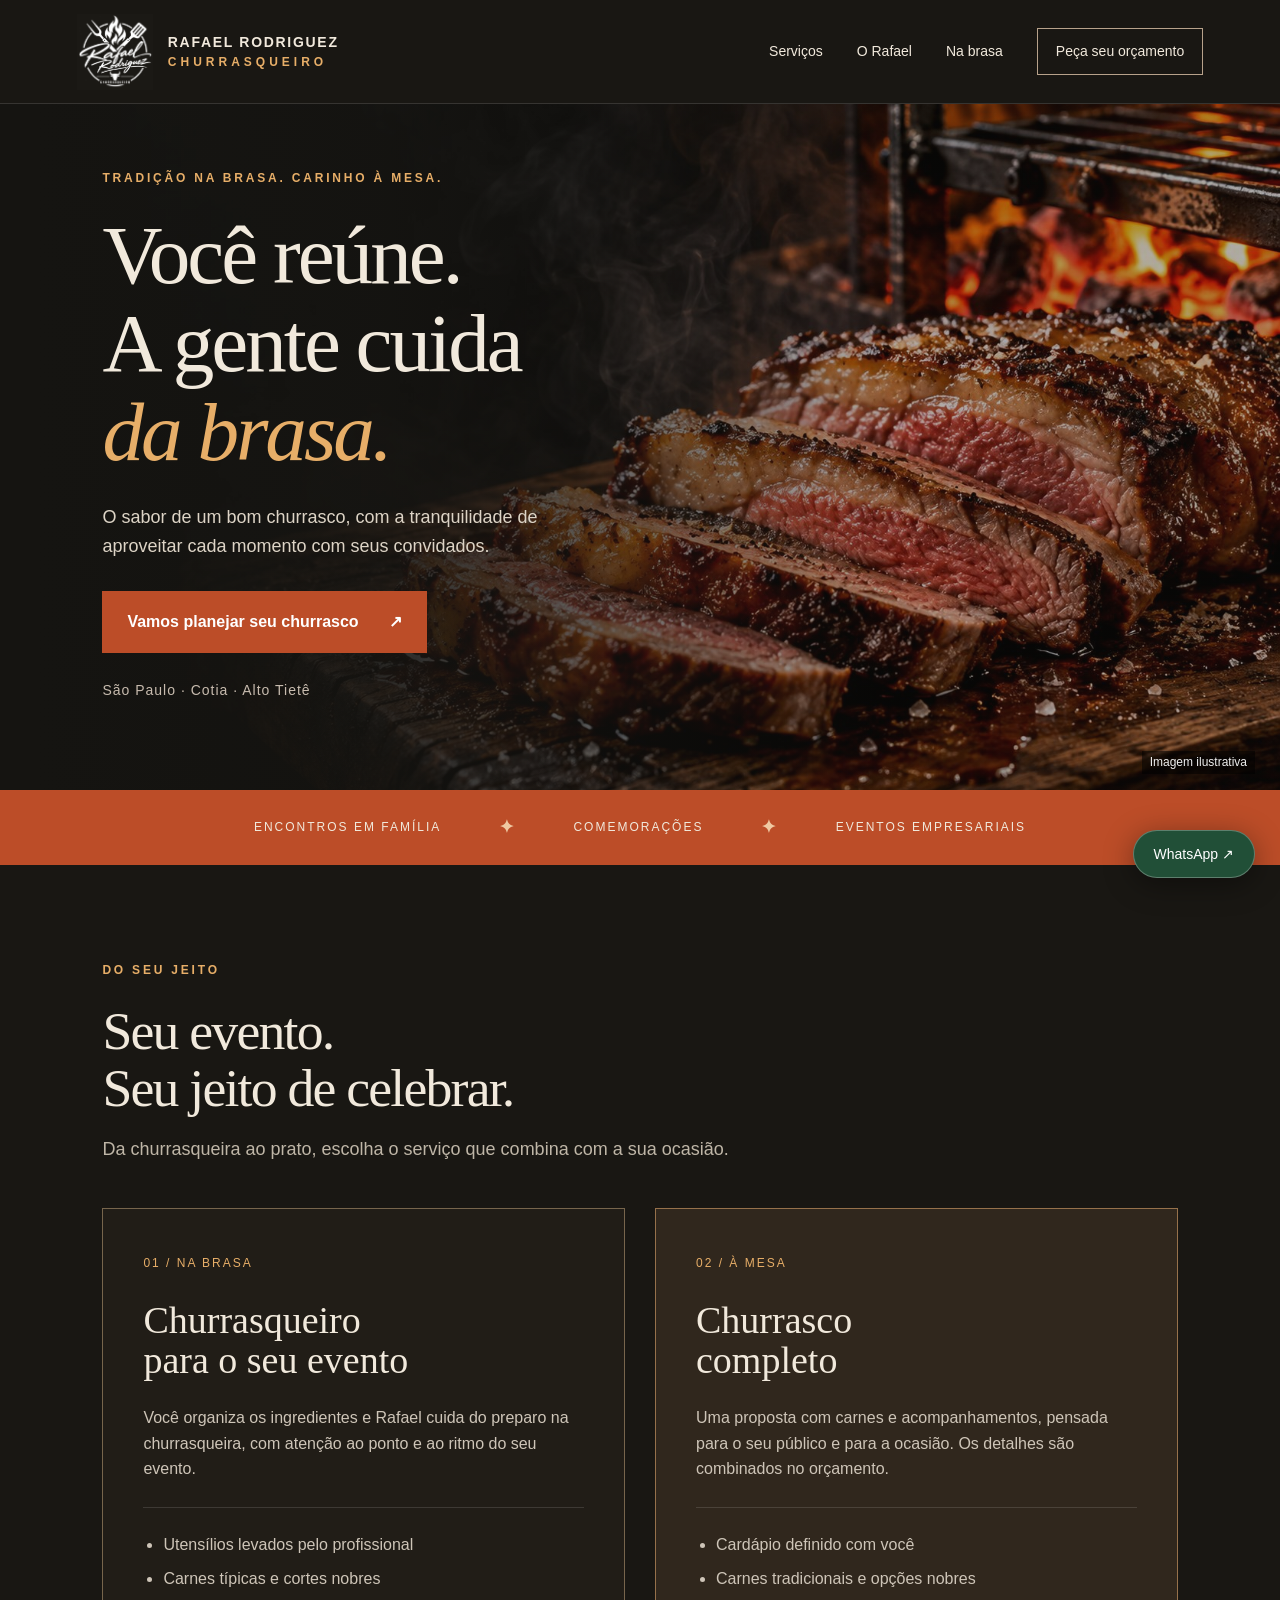
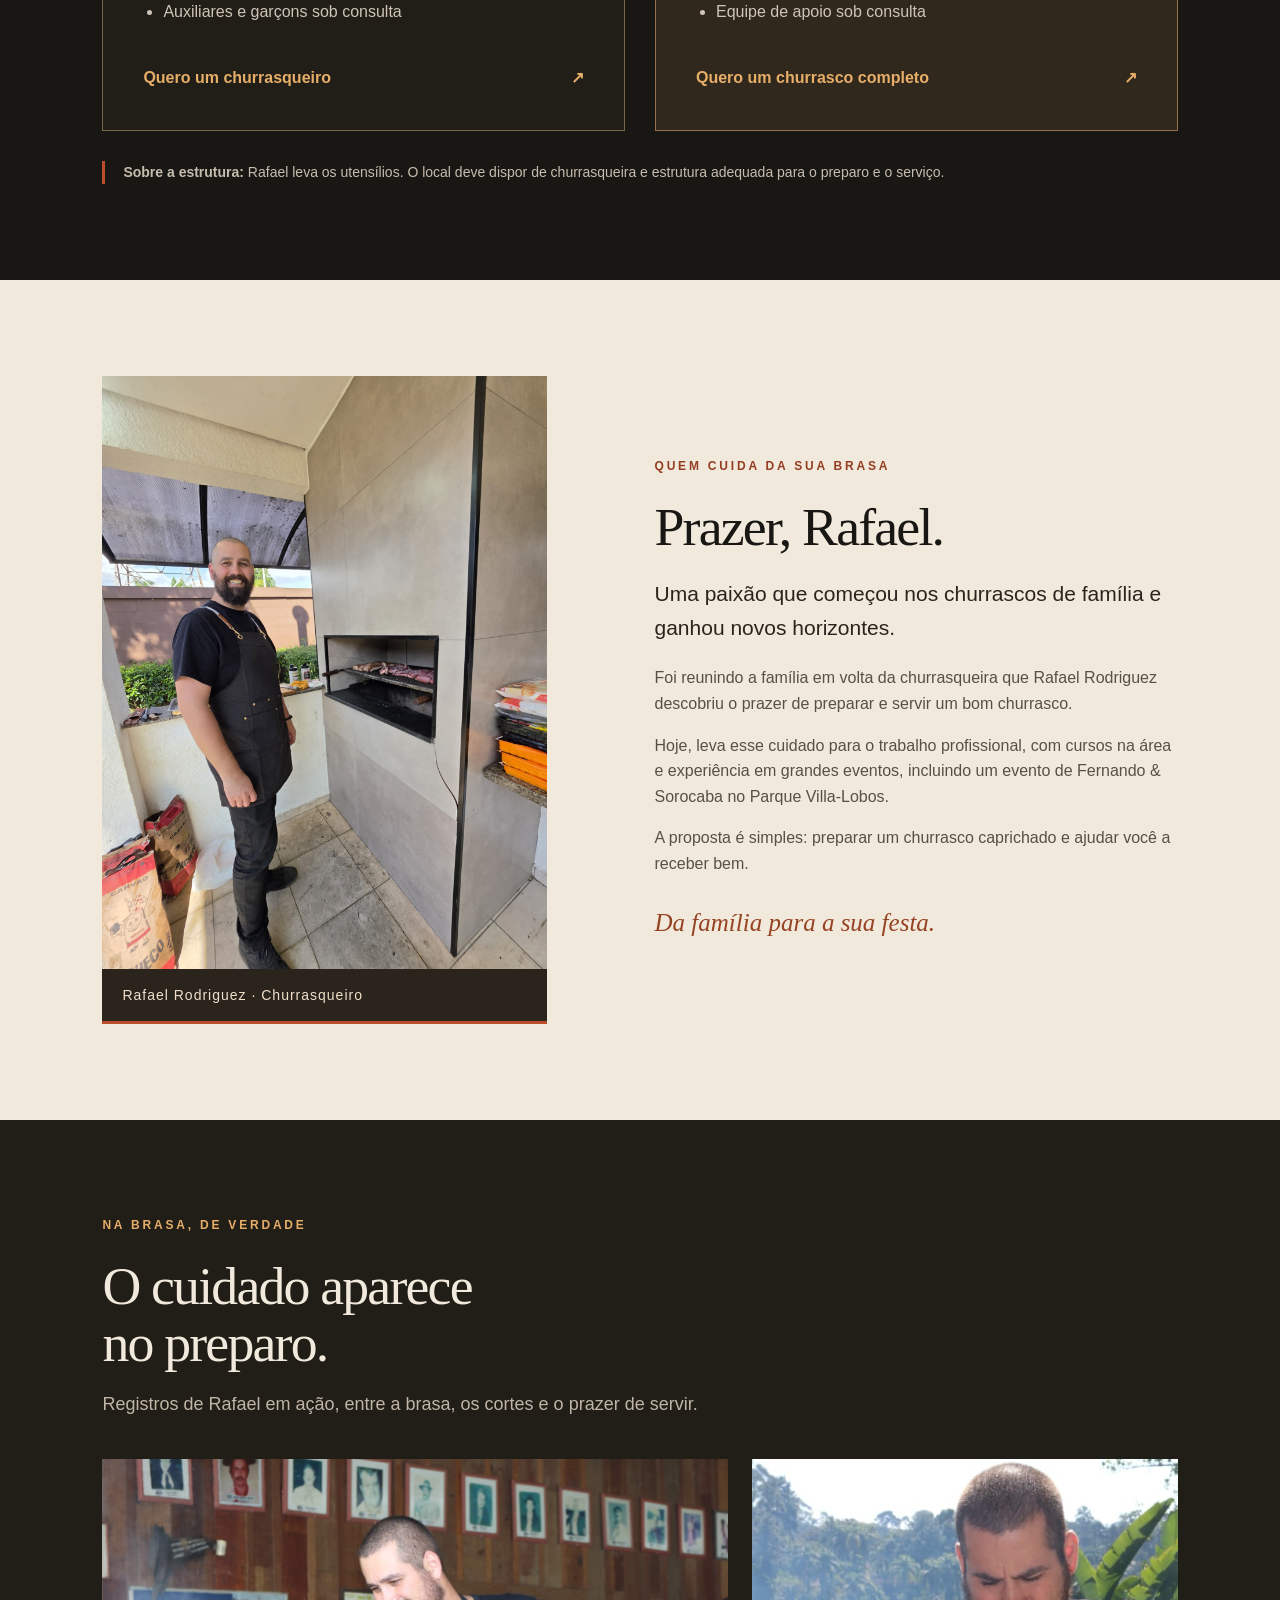
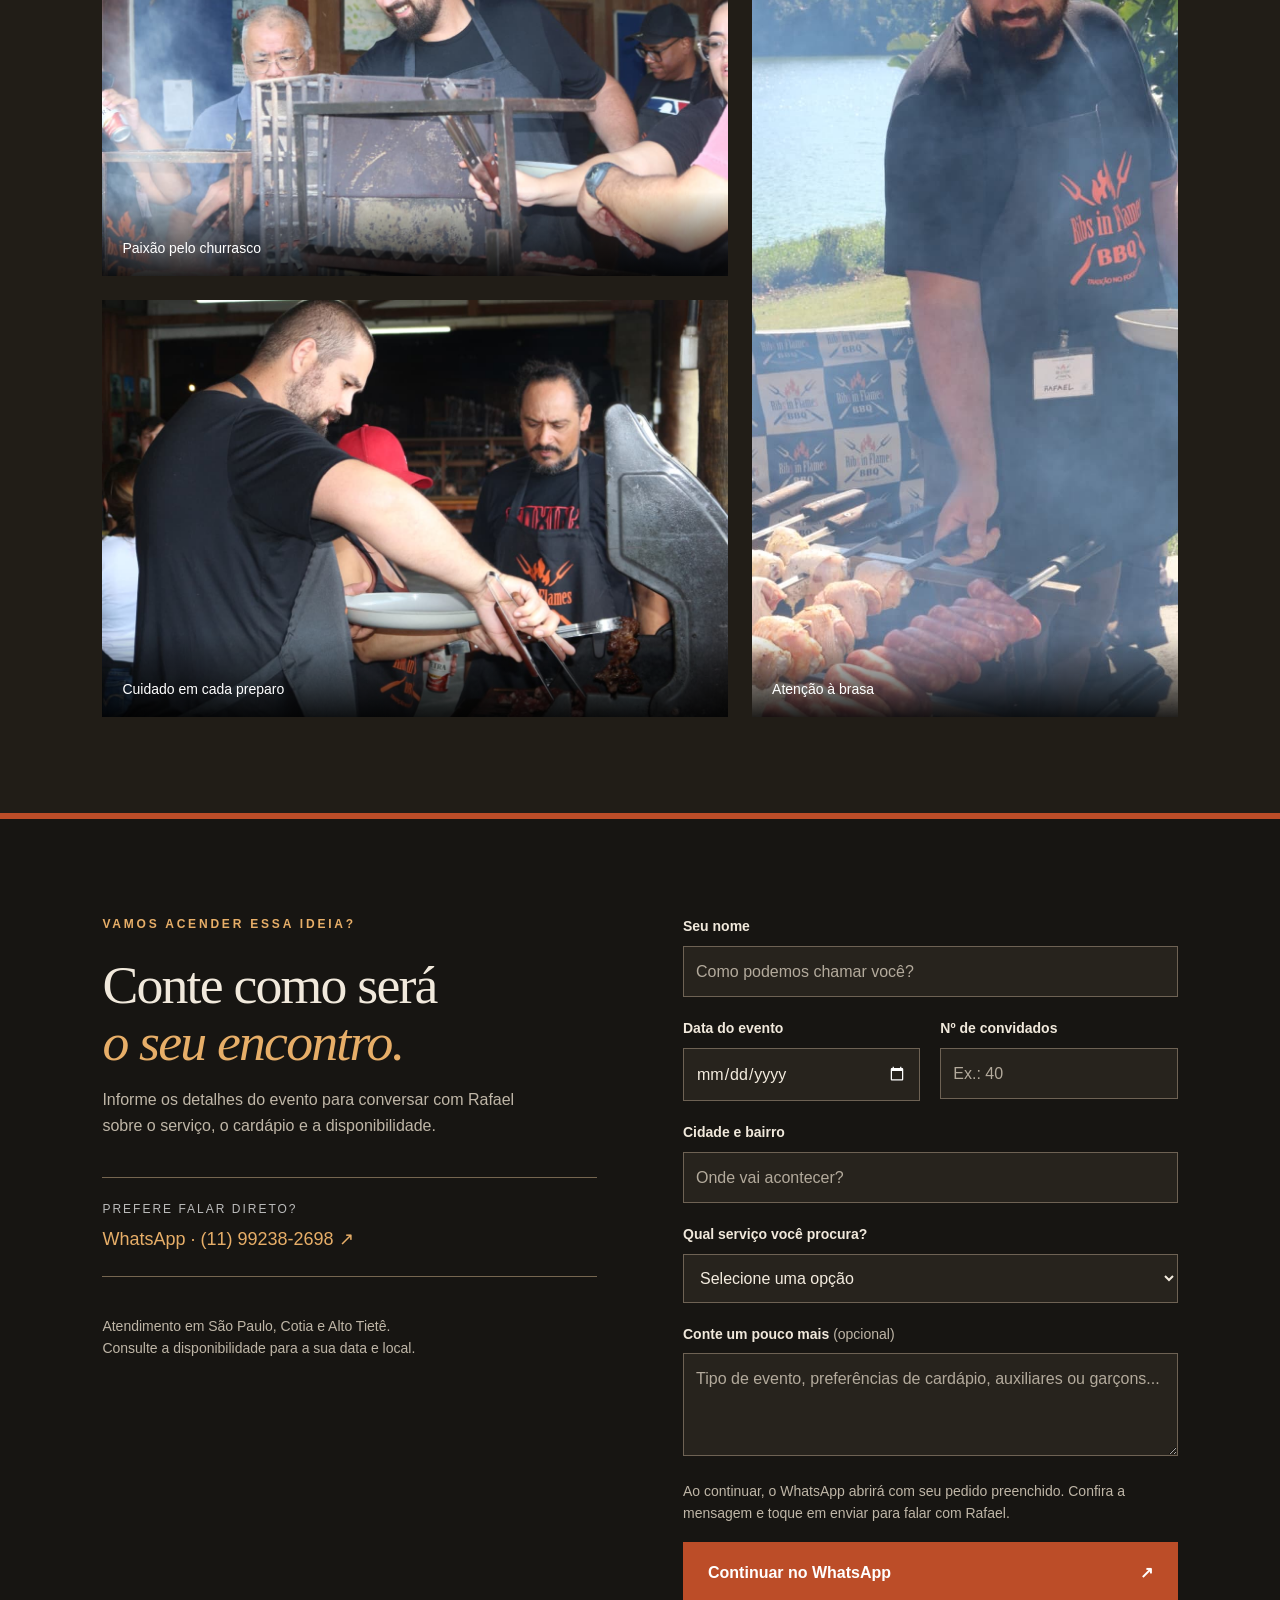
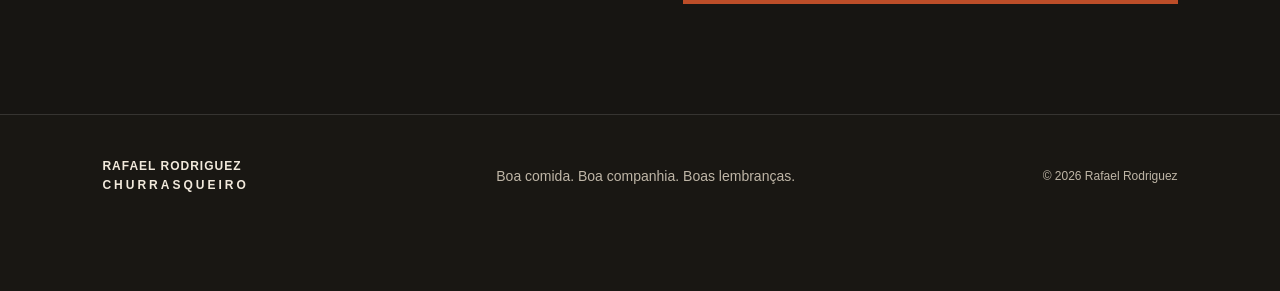
==== index.html @ 9132af63 "Publica landing page de Rafael Rodriguez com fotos reais e orçamento via WhatsApp" ====
<!DOCTYPE html>
<html lang="pt-BR">
<head>
<meta charset="UTF-8"><meta name="viewport" content="width=device-width, initial-scale=1">
<title>Rafael Rodriguez | Churrasqueiro em São Paulo, Cotia e Alto Tietê</title>
<meta name="description" content="Churrasqueiro profissional para encontros de família e eventos empresariais. Serviço de churrasqueiro ou churrasco completo em São Paulo, Cotia e Alto Tietê.">
<meta name="theme-color" content="#191713">
<link rel="icon" type="image/svg+xml" href="data:image/svg+xml,%3Csvg xmlns='http://www.w3.org/2000/svg' viewBox='0 0 64 64'%3E%3Crect width='64' height='64' rx='12' fill='%23191713'/%3E%3Ctext x='32' y='43' text-anchor='middle' font-family='Georgia' font-weight='bold' font-size='31' fill='%23e7ae68'%3ERR%3C/text%3E%3C/svg%3E">
<link rel="stylesheet" href="style.css"><script defer src="script.js"></script>
</head>
<body>
<a class="skip" href="#principal">Ir para o conteúdo</a>
<header><a class="brand" href="#inicio" aria-label="Rafael Rodriguez, início"><img src="assets/logo-rafael-rodriguez.jpeg" alt="Rafael Rodriguez Churrasqueiro" width="1254" height="1254"><span>RAFAEL RODRIGUEZ<small>CHURRASQUEIRO</small></span></a><nav aria-label="Menu principal"><a href="#servicos">Serviços</a><a href="#rafael">O Rafael</a><a class="gallery-nav" href="#galeria">Na brasa</a><a class="nav-cta" href="#orcamento">Peça seu orçamento</a></nav></header>
<main id="principal">
<section class="hero" id="inicio"><div class="hero-content"><p class="eyebrow">TRADIÇÃO NA BRASA. CARINHO À MESA.</p><h1>Você reúne.<br>A gente cuida<br><em>da brasa.</em></h1><p class="intro">O sabor de um bom churrasco, com a tranquilidade de aproveitar cada momento com seus convidados.</p><a class="button" href="#orcamento">Vamos planejar seu churrasco <span aria-hidden="true">↗</span></a><p class="region">São Paulo · Cotia · Alto Tietê</p></div><span class="photo-note">Imagem ilustrativa</span></section>
<div class="ribbon"><span>ENCONTROS EM FAMÍLIA</span><b aria-hidden="true">✦</b><span>COMEMORAÇÕES</span><b aria-hidden="true">✦</b><span>EVENTOS EMPRESARIAIS</span></div>
<section class="section services" id="servicos"><div class="section-heading"><p class="eyebrow">DO SEU JEITO</p><h2>Seu evento.<br>Seu jeito de celebrar.</h2><p>Da churrasqueira ao prato, escolha o serviço que combina com a sua ocasião.</p></div><div class="service-grid"><article class="service"><span class="number">01 / NA BRASA</span><h3>Churrasqueiro<br>para o seu evento</h3><p>Você organiza os ingredientes e Rafael cuida do preparo na churrasqueira, com atenção ao ponto e ao ritmo do seu evento.</p><ul><li>Utensílios levados pelo profissional</li><li>Carnes típicas e cortes nobres</li><li>Auxiliares e garçons sob consulta</li></ul><a href="#orcamento" data-service="Somente churrasqueiro">Quero um churrasqueiro <span aria-hidden="true">↗</span></a></article><article class="service complete"><span class="number">02 / À MESA</span><h3>Churrasco<br>completo</h3><p>Uma proposta com carnes e acompanhamentos, pensada para o seu público e para a ocasião. Os detalhes são combinados no orçamento.</p><ul><li>Cardápio definido com você</li><li>Carnes tradicionais e opções nobres</li><li>Equipe de apoio sob consulta</li></ul><a href="#orcamento" data-service="Churrasco completo">Quero um churrasco completo <span aria-hidden="true">↗</span></a></article></div><p class="structure"><strong>Sobre a estrutura:</strong> Rafael leva os utensílios. O local deve dispor de churrasqueira e estrutura adequada para o preparo e o serviço.</p></section>
<section class="story section" id="rafael"><figure class="portrait"><img src="assets/rafael-churrasqueira.jpeg" alt="Rafael de avental ao lado da churrasqueira durante o preparo de um churrasco" width="1368" height="1824" loading="lazy"><figcaption>Rafael Rodriguez · Churrasqueiro</figcaption></figure><div class="story-copy"><p class="eyebrow">QUEM CUIDA DA SUA BRASA</p><h2>Prazer, Rafael.</h2><p class="lead">Uma paixão que começou nos churrascos de família e ganhou novos horizontes.</p><p>Foi reunindo a família em volta da churrasqueira que Rafael Rodriguez descobriu o prazer de preparar e servir um bom churrasco.</p><p>Hoje, leva esse cuidado para o trabalho profissional, com cursos na área e experiência em grandes eventos, incluindo um evento de Fernando &amp; Sorocaba no Parque Villa-Lobos.</p><p>A proposta é simples: preparar um churrasco caprichado e ajudar você a receber bem.</p><span class="signature">Da família para a sua festa.</span></div></section>
<section class="section gallery" id="galeria" aria-labelledby="gallery-title"><div class="section-heading"><p class="eyebrow">NA BRASA, DE VERDADE</p><h2 id="gallery-title">O cuidado aparece<br>no preparo.</h2><p>Registros de Rafael em ação, entre a brasa, os cortes e o prazer de servir.</p></div><div class="photo-grid"><figure><img src="assets/rafael-na-brasa.jpeg" width="1280" height="853" alt="Rafael trabalhando junto à churrasqueira em um ambiente de madeira" loading="lazy"><figcaption>Paixão pelo churrasco</figcaption></figure><figure class="photo-tall"><img src="assets/rafael-espetos.jpeg" width="853" height="1280" alt="Rafael cuidando dos espetos em uma churrasqueira ao ar livre" loading="lazy"><figcaption>Atenção à brasa</figcaption></figure><figure><img src="assets/rafael-preparo.jpeg" width="1280" height="853" alt="Rafael usando um pegador para preparar a carne na churrasqueira" loading="lazy"><figcaption>Cuidado em cada preparo</figcaption></figure></div></section>
<section class="quote-section section" id="orcamento"><div class="quote-copy"><p class="eyebrow">VAMOS ACENDER ESSA IDEIA?</p><h2>Conte como será<br><em>o seu encontro.</em></h2><p>Informe os detalhes do evento para conversar com Rafael sobre o serviço, o cardápio e a disponibilidade.</p><a class="contact" href="https://wa.me/5511992382698?text=Ol%C3%A1%2C%20Rafael!%20Gostaria%20de%20um%20or%C3%A7amento%20para%20um%20churrasco." target="_blank" rel="noopener noreferrer"><small>PREFERE FALAR DIRETO?</small>WhatsApp · (11) 99238-2698 <span aria-hidden="true">↗</span></a><p class="coverage">Atendimento em São Paulo, Cotia e Alto Tietê.<br>Consulte a disponibilidade para a sua data e local.</p></div><form id="quote-form"><div class="form-grid"><label class="wide">Seu nome<input name="nome" autocomplete="name" placeholder="Como podemos chamar você?" required maxlength="100"></label><label>Data do evento<input type="date" name="data" required></label><label>Nº de convidados<input type="number" name="convidados" min="1" max="100000" step="1" placeholder="Ex.: 40" required></label><label class="wide">Cidade e bairro<input name="local" autocomplete="address-level2" placeholder="Onde vai acontecer?" required maxlength="180"></label><label class="wide">Qual serviço você procura?<select name="servico" required><option value="">Selecione uma opção</option><option>Somente churrasqueiro</option><option>Churrasco completo</option><option>Ainda quero entender as opções</option></select></label><label class="wide">Conte um pouco mais <span class="optional">(opcional)</span><textarea name="mensagem" rows="3" maxlength="1500" placeholder="Tipo de evento, preferências de cardápio, auxiliares ou garçons..."></textarea></label></div><p class="form-help">Ao continuar, o WhatsApp abrirá com seu pedido preenchido. Confira a mensagem e toque em enviar para falar com Rafael.</p><button class="button" type="submit">Continuar no WhatsApp <span aria-hidden="true">↗</span></button><p id="form-status" role="status"></p><noscript><p>Para pedir seu orçamento, fale diretamente pelo <a href="https://wa.me/5511992382698">WhatsApp do Rafael</a>.</p></noscript></form></section>
</main><footer><a href="#inicio">RAFAEL RODRIGUEZ <small>CHURRASQUEIRO</small></a><p>Boa comida. Boa companhia. Boas lembranças.</p><span>© <span id="year">2026</span> Rafael Rodriguez</span></footer>
<a class="floating" href="https://wa.me/5511992382698?text=Ol%C3%A1%2C%20Rafael!%20Quero%20planejar%20um%20churrasco." target="_blank" rel="noopener noreferrer" aria-label="Conversar com Rafael no WhatsApp">WhatsApp <span aria-hidden="true">↗</span></a>
</body></html>
---- style.css ----
:root{--ink:#191713;--paper:#f1e9dc;--ember:#bc4d28;--gold:#e7ae68;--muted:#bfb6a7}*{box-sizing:border-box}html{scroll-behavior:smooth;scroll-padding-top:110px}body{margin:0;color:var(--paper);background:var(--ink);font-family:Arial,Helvetica,sans-serif;line-height:1.6}a{color:inherit;text-decoration:none}button,input,select,textarea{font:inherit}button,a,input,select,textarea{-webkit-tap-highlight-color:transparent}a:focus-visible,button:focus-visible{outline:3px solid var(--gold);outline-offset:6px}header{height:104px;display:flex;align-items:center;justify-content:space-between;padding:12px 6%;border-bottom:1px solid #ffffff20;background:#191713}.brand{display:flex;align-items:center;gap:15px;font-size:14px;font-weight:700;letter-spacing:1.7px}.brand img{width:76px;height:76px;object-fit:contain;filter:invert(1);mix-blend-mode:screen}.brand small{display:block;font-size:12px;letter-spacing:4px;color:var(--gold)}nav{display:flex;align-items:center;gap:34px;font-size:14px}.nav-cta{border:1px solid #b8a28b;padding:11px 18px}nav a:hover{color:var(--gold)}.hero{min-height:680px;position:relative;display:flex;align-items:center;background:linear-gradient(90deg,#151411 3%,#151411e8 30%,#15141155 70%),url('assets/churrasco.jpg') center/cover;padding:65px 8% 75px}.hero-content{max-width:650px;position:relative;z-index:1}.eyebrow{font-size:12px;letter-spacing:2.8px;font-weight:700;color:var(--gold);margin:0 0 23px}h1,h2,h3{font-family:Georgia,'Times New Roman',serif;line-height:1.06;font-weight:400;margin:0}h1{font-size:clamp(54px,6.5vw,94px);letter-spacing:-3px}em{font-weight:400;color:var(--gold)}.intro{max-width:440px;font-size:18px;color:#ddd4c6;margin:27px 0 31px}.button{background:var(--ember);color:#fff;display:inline-flex;align-items:center;justify-content:space-between;gap:30px;padding:17px 24px;border:1px solid transparent;font-size:16px;font-weight:700;cursor:pointer;transition:background .2s}.button:hover{background:#d06138}.region{font-size:14px;letter-spacing:1px;color:#c7bbae;margin-top:26px}.photo-note{position:absolute;bottom:16px;right:25px;font-size:12px;color:#eee;background:#0008;padding:2px 8px}.ribbon{display:flex;justify-content:center;gap:5%;align-items:center;padding:23px 5%;background:var(--ember);font-size:12px;letter-spacing:2px}.ribbon b{font-size:18px;color:#efc9a2}.section{padding:96px 8%}.section-heading{max-width:740px}h2{font-size:clamp(38px,4.2vw,58px);letter-spacing:-1.8px}.section-heading>p:last-child{color:var(--muted);font-size:18px}.service-grid{display:grid;grid-template-columns:1fr 1fr;gap:30px;margin-top:44px}.service{border:1px solid #77654c;padding:40px;background:#211d17}.complete{background:#30271d;border-color:#96714b}.number{font-size:12px;letter-spacing:2px;color:var(--gold)}h3{font-size:38px;margin:25px 0}.service p,.service li{color:#cec5b8}.service ul{padding:20px 0 20px 20px;border-top:1px solid #ffffff20;margin-top:25px}.service li{padding:4px 0}.service a{display:flex;justify-content:space-between;gap:16px;font-weight:700;color:var(--gold)}.service a:hover{text-decoration:underline}.structure{font-size:14px;color:#c7bdae;border-left:3px solid var(--ember);padding-left:18px;margin:30px 0 0}.story{background:var(--paper);color:var(--ink);display:grid;grid-template-columns:.85fr 1fr;gap:10%;align-items:center}.logo-panel{border:1px solid #8e78564a;padding:30px}.logo-panel img{width:100%;height:auto;display:block;mix-blend-mode:multiply}.story .eyebrow{color:#943d23}.story-copy>p{color:#575046}.story-copy .lead{font-size:21px;color:#2a241d}.signature{display:block;color:#964323;font-family:Georgia,serif;font-size:25px;font-style:italic;margin-top:26px}.quote-section{display:grid;grid-template-columns:1fr 1fr;gap:8%;background:#171512;border-top:6px solid var(--ember)}.quote-copy>p:not(.eyebrow){color:var(--muted);max-width:420px}.contact{display:block;border-top:1px solid #766650;border-bottom:1px solid #766650;padding:22px 0;margin:38px 0;font-size:18px;color:var(--gold)}.contact small{font-size:12px;letter-spacing:2px;display:block;margin-bottom:6px;color:#bbb}.coverage{font-size:14px}.form-grid{display:grid;grid-template-columns:1fr 1fr;gap:20px}.wide{grid-column:1/-1}label{font-size:14px;font-weight:700;display:block}input,select,textarea{width:100%;display:block;border:1px solid #6e6254;border-radius:0;background:#27231d;color:#f4ecdf;padding:12px;margin-top:8px;min-height:49px;font-weight:400;font-size:16px;color-scheme:dark}input:focus,select:focus,textarea:focus{outline:2px solid var(--gold);outline-offset:2px}::placeholder{color:#b3aa9c;opacity:1}.optional{font-weight:400;color:var(--muted)}textarea{resize:vertical}.form-help{font-size:14px;color:#bfb6a7;margin:24px 0 18px}form .button{width:100%}#form-status{font-size:14px;color:var(--gold);margin-bottom:0}footer{padding:36px 8% 90px;display:flex;justify-content:space-between;gap:30px;align-items:center;border-top:1px solid #ffffff20;color:#bfb6a7;font-size:12px}footer>a{font-weight:700;color:var(--paper);letter-spacing:1px}footer small{display:block;letter-spacing:3px;font-size:12px}footer p{font-size:14px}.floating{position:fixed;bottom:22px;right:25px;padding:12px 20px;background:#214f37;color:#fff;border:1px solid #ffffff45;border-radius:40px;font-size:14px;box-shadow:0 6px 30px #0006;z-index:5}.skip{position:fixed;top:-100px;padding:12px;background:#fff;color:#000;z-index:20}.skip:focus{top:0}@media(min-width:1600px){.section{padding-left:max(8%,calc((100% - 1300px)/2));padding-right:max(8%,calc((100% - 1300px)/2))}}@media(max-width:800px){header{height:88px;padding:10px 5%}.brand img{width:62px;height:62px}.brand span{display:none}nav{gap:18px;font-size:13px}.nav-cta{padding:9px 12px}.hero{padding:64px 6%;min-height:660px;background-position:60% center;background-image:linear-gradient(90deg,#151411ec,#15141177),url('assets/churrasco.jpg')}.hero h1{letter-spacing:-2px}.intro{font-size:17px;max-width:370px}.section{padding:65px 6%}.service-grid{grid-template-columns:1fr;gap:20px}.service{padding:28px}.story{grid-template-columns:1fr;gap:40px}.logo-panel{max-width:330px;margin:auto;padding:20px}.quote-section{grid-template-columns:1fr;gap:35px}.ribbon{gap:12px;flex-wrap:wrap;font-size:10px;letter-spacing:1px}.ribbon b{font-size:12px}footer{align-items:flex-start;flex-direction:column;gap:12px;padding:30px 6% 90px}footer p{margin:0}}@media(max-width:380px){nav{gap:10px}.nav-cta{font-size:12px;padding:8px}.form-grid{grid-template-columns:1fr}.wide{grid-column:auto}.button{padding:15px;gap:14px}.hero h1{font-size:51px}}@media(prefers-reduced-motion:reduce){html{scroll-behavior:auto}*{transition:none!important}}

.portrait{margin:0;position:relative;width:100%;max-width:470px;justify-self:center}.portrait img{display:block;width:100%;height:auto;aspect-ratio:3/4;object-fit:cover}.portrait figcaption{padding:15px 20px;background:#2b241d;color:#efdfc9;font-size:14px;letter-spacing:1px;border-bottom:3px solid var(--ember)}.gallery{background:#211d17}.photo-grid{display:grid;grid-template-columns:1.25fr .85fr;gap:24px;margin-top:40px}.photo-grid figure{margin:0;position:relative;min-width:0}.photo-grid img{display:block;width:100%;height:auto;aspect-ratio:3/2;object-fit:cover}.photo-grid .photo-tall{grid-column:2;grid-row:1 / span 2}.photo-tall img{height:100%;aspect-ratio:auto;object-position:55% center}.photo-grid figcaption{position:absolute;bottom:0;left:0;right:0;padding:45px 20px 17px;background:linear-gradient(transparent,#000d);color:#fff;font-size:14px}.gallery .section-heading{max-width:760px}@media(max-width:800px){.gallery-nav{display:none}.portrait{max-width:400px}.photo-grid{grid-template-columns:1fr;gap:20px}.photo-grid .photo-tall{grid-column:auto;grid-row:auto}.photo-tall img{height:auto;aspect-ratio:3/4;object-position:center}.photo-grid figcaption{padding-top:50px}}
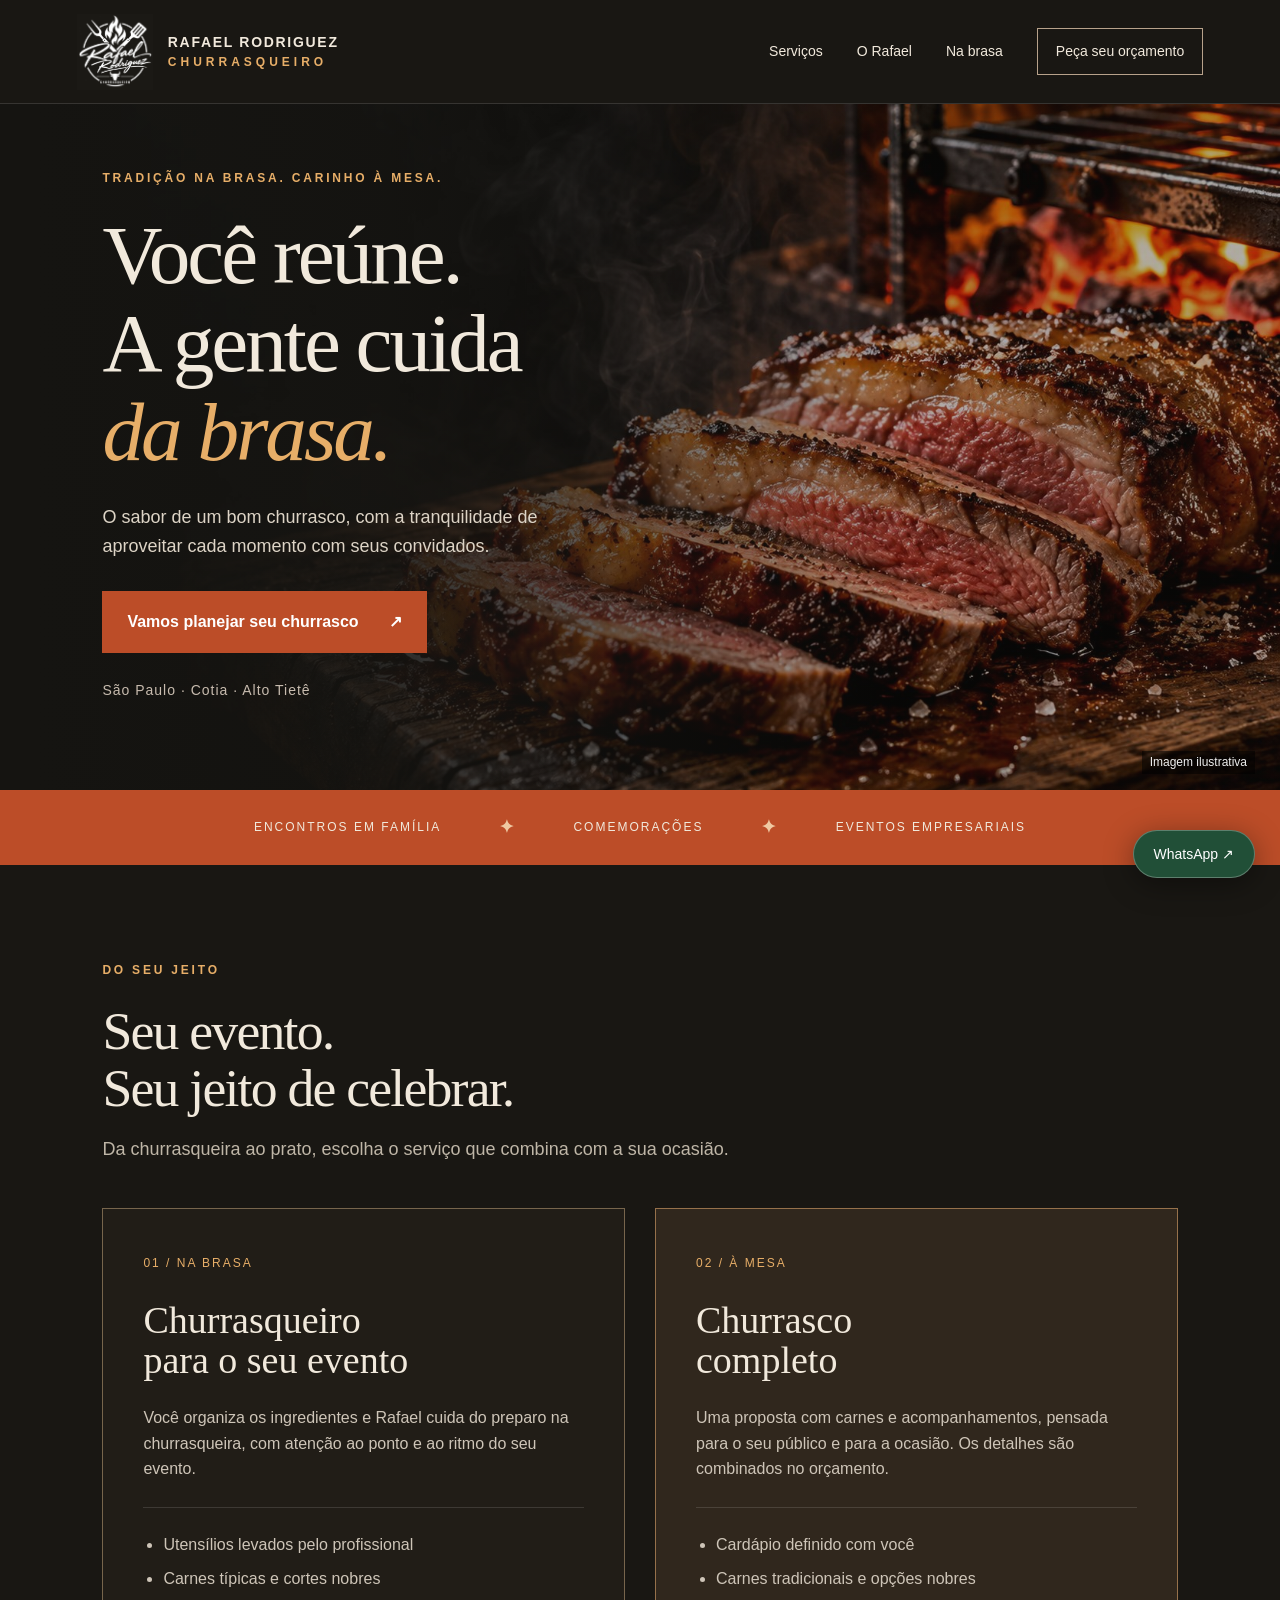
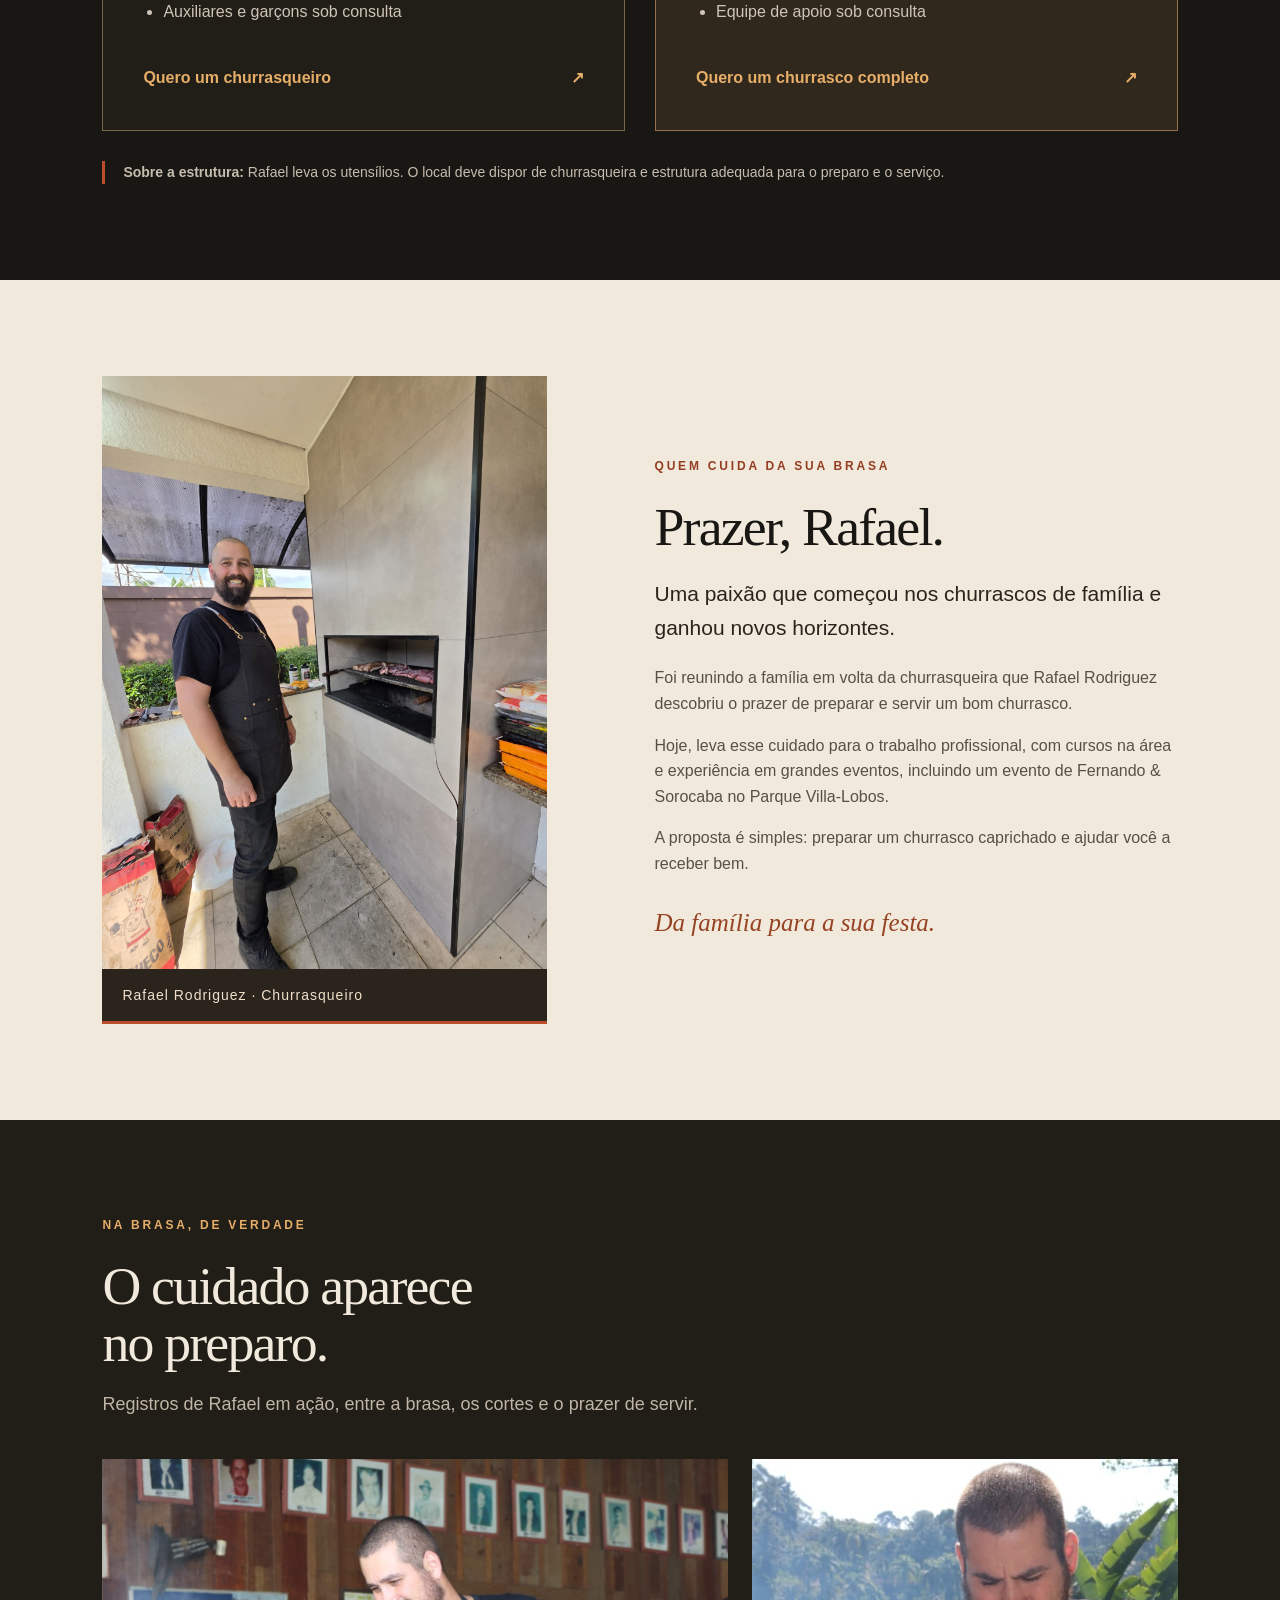
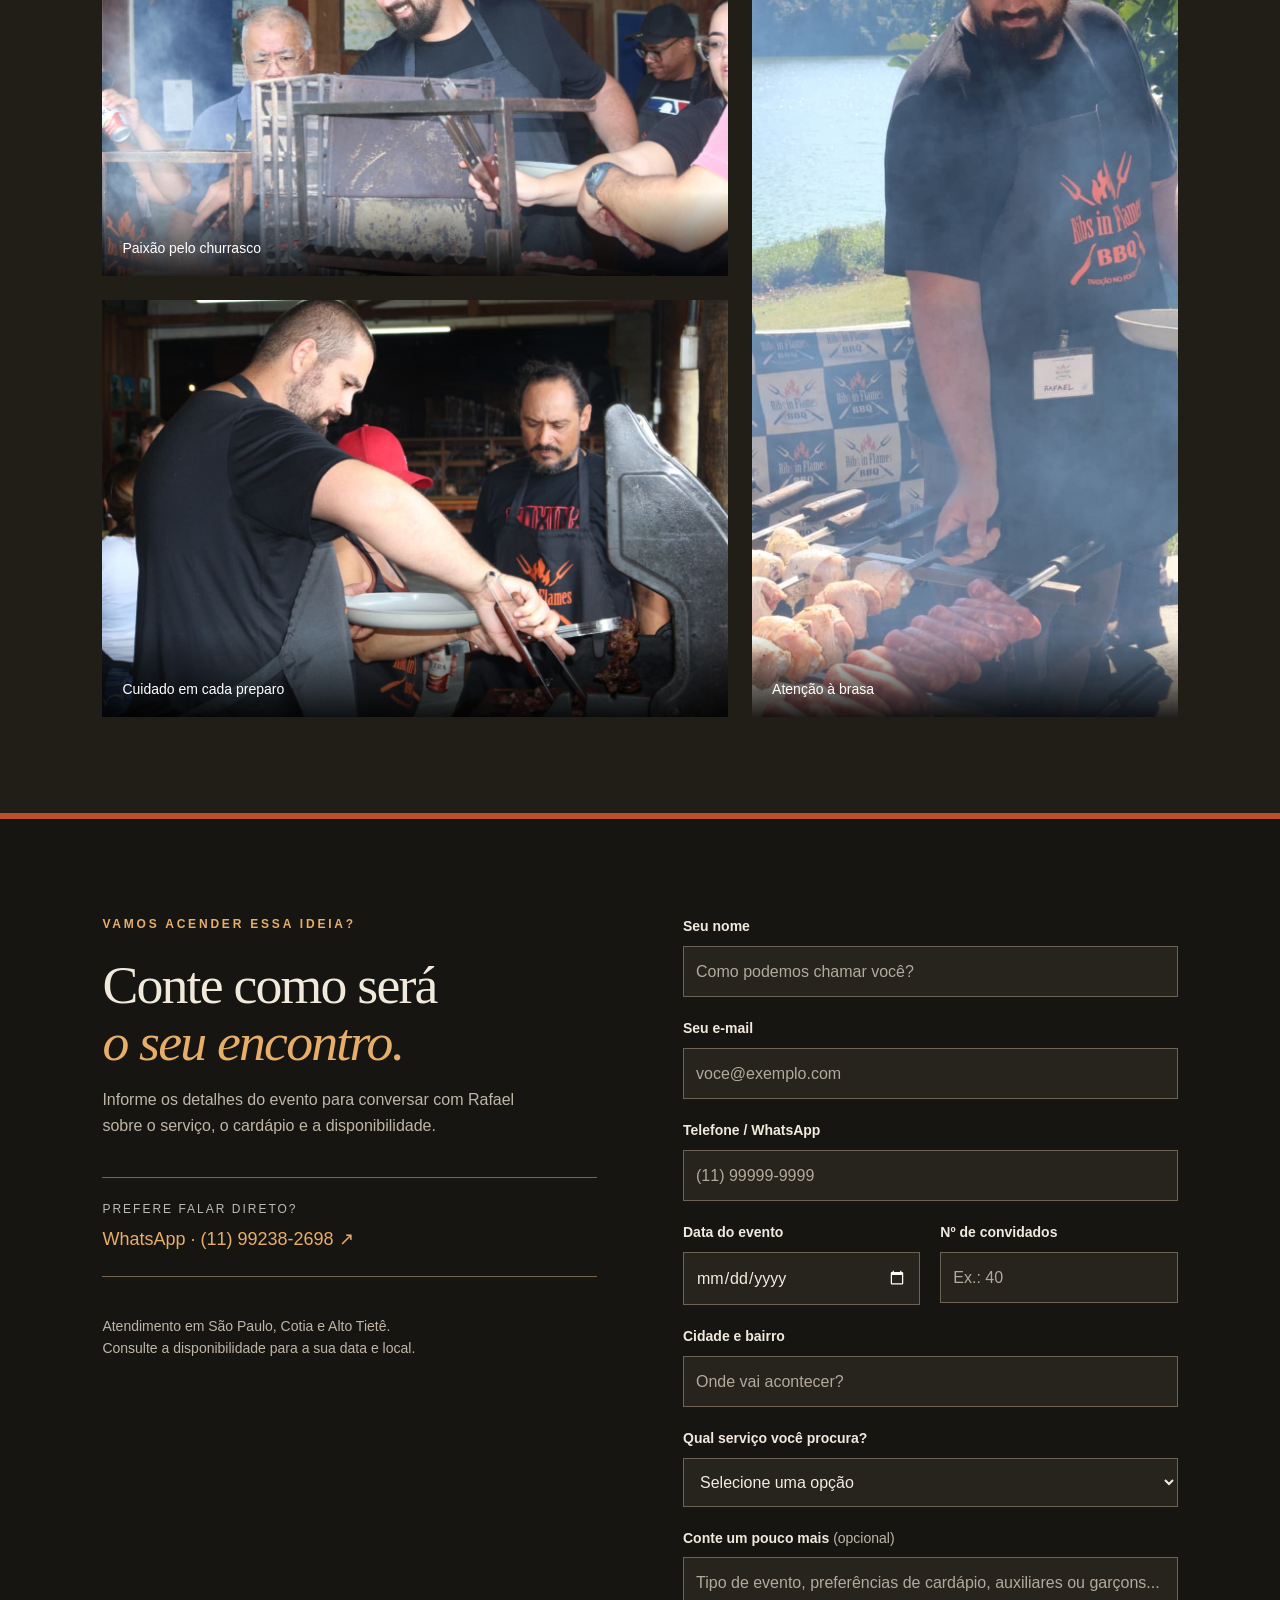
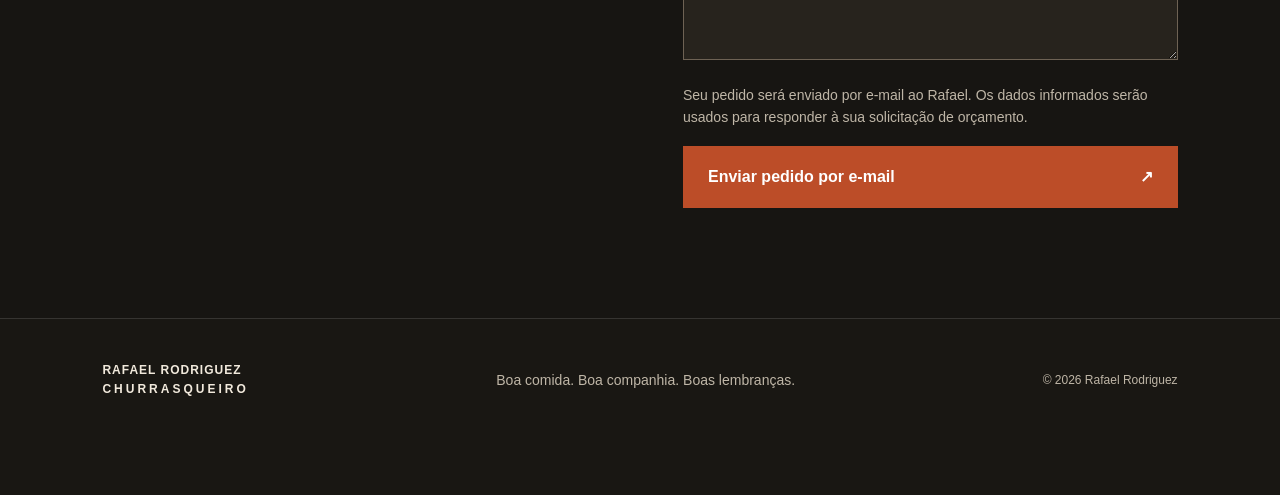
==== commit 1cbacc7e: "Alterar formulário para envio por e-mail." ====
--- a/index.html
+++ b/index.html
@@ -6,7 +6,7 @@
 <meta name="description" content="Churrasqueiro profissional para encontros de família e eventos empresariais. Serviço de churrasqueiro ou churrasco completo em São Paulo, Cotia e Alto Tietê.">
 <meta name="theme-color" content="#191713">
 <link rel="icon" type="image/svg+xml" href="data:image/svg+xml,%3Csvg xmlns='http://www.w3.org/2000/svg' viewBox='0 0 64 64'%3E%3Crect width='64' height='64' rx='12' fill='%23191713'/%3E%3Ctext x='32' y='43' text-anchor='middle' font-family='Georgia' font-weight='bold' font-size='31' fill='%23e7ae68'%3ERR%3C/text%3E%3C/svg%3E">
-<link rel="stylesheet" href="style.css"><script defer src="script.js"></script>
+<link rel="stylesheet" href="style.css?v=2"><script defer src="script.js?v=2"></script>
 </head>
 <body>
 <a class="skip" href="#principal">Ir para o conteúdo</a>
@@ -17,7 +17,7 @@
 <section class="section services" id="servicos"><div class="section-heading"><p class="eyebrow">DO SEU JEITO</p><h2>Seu evento.<br>Seu jeito de celebrar.</h2><p>Da churrasqueira ao prato, escolha o serviço que combina com a sua ocasião.</p></div><div class="service-grid"><article class="service"><span class="number">01 / NA BRASA</span><h3>Churrasqueiro<br>para o seu evento</h3><p>Você organiza os ingredientes e Rafael cuida do preparo na churrasqueira, com atenção ao ponto e ao ritmo do seu evento.</p><ul><li>Utensílios levados pelo profissional</li><li>Carnes típicas e cortes nobres</li><li>Auxiliares e garçons sob consulta</li></ul><a href="#orcamento" data-service="Somente churrasqueiro">Quero um churrasqueiro <span aria-hidden="true">↗</span></a></article><article class="service complete"><span class="number">02 / À MESA</span><h3>Churrasco<br>completo</h3><p>Uma proposta com carnes e acompanhamentos, pensada para o seu público e para a ocasião. Os detalhes são combinados no orçamento.</p><ul><li>Cardápio definido com você</li><li>Carnes tradicionais e opções nobres</li><li>Equipe de apoio sob consulta</li></ul><a href="#orcamento" data-service="Churrasco completo">Quero um churrasco completo <span aria-hidden="true">↗</span></a></article></div><p class="structure"><strong>Sobre a estrutura:</strong> Rafael leva os utensílios. O local deve dispor de churrasqueira e estrutura adequada para o preparo e o serviço.</p></section>
 <section class="story section" id="rafael"><figure class="portrait"><img src="assets/rafael-churrasqueira.jpeg" alt="Rafael de avental ao lado da churrasqueira durante o preparo de um churrasco" width="1368" height="1824" loading="lazy"><figcaption>Rafael Rodriguez · Churrasqueiro</figcaption></figure><div class="story-copy"><p class="eyebrow">QUEM CUIDA DA SUA BRASA</p><h2>Prazer, Rafael.</h2><p class="lead">Uma paixão que começou nos churrascos de família e ganhou novos horizontes.</p><p>Foi reunindo a família em volta da churrasqueira que Rafael Rodriguez descobriu o prazer de preparar e servir um bom churrasco.</p><p>Hoje, leva esse cuidado para o trabalho profissional, com cursos na área e experiência em grandes eventos, incluindo um evento de Fernando &amp; Sorocaba no Parque Villa-Lobos.</p><p>A proposta é simples: preparar um churrasco caprichado e ajudar você a receber bem.</p><span class="signature">Da família para a sua festa.</span></div></section>
 <section class="section gallery" id="galeria" aria-labelledby="gallery-title"><div class="section-heading"><p class="eyebrow">NA BRASA, DE VERDADE</p><h2 id="gallery-title">O cuidado aparece<br>no preparo.</h2><p>Registros de Rafael em ação, entre a brasa, os cortes e o prazer de servir.</p></div><div class="photo-grid"><figure><img src="assets/rafael-na-brasa.jpeg" width="1280" height="853" alt="Rafael trabalhando junto à churrasqueira em um ambiente de madeira" loading="lazy"><figcaption>Paixão pelo churrasco</figcaption></figure><figure class="photo-tall"><img src="assets/rafael-espetos.jpeg" width="853" height="1280" alt="Rafael cuidando dos espetos em uma churrasqueira ao ar livre" loading="lazy"><figcaption>Atenção à brasa</figcaption></figure><figure><img src="assets/rafael-preparo.jpeg" width="1280" height="853" alt="Rafael usando um pegador para preparar a carne na churrasqueira" loading="lazy"><figcaption>Cuidado em cada preparo</figcaption></figure></div></section>
-<section class="quote-section section" id="orcamento"><div class="quote-copy"><p class="eyebrow">VAMOS ACENDER ESSA IDEIA?</p><h2>Conte como será<br><em>o seu encontro.</em></h2><p>Informe os detalhes do evento para conversar com Rafael sobre o serviço, o cardápio e a disponibilidade.</p><a class="contact" href="https://wa.me/5511992382698?text=Ol%C3%A1%2C%20Rafael!%20Gostaria%20de%20um%20or%C3%A7amento%20para%20um%20churrasco." target="_blank" rel="noopener noreferrer"><small>PREFERE FALAR DIRETO?</small>WhatsApp · (11) 99238-2698 <span aria-hidden="true">↗</span></a><p class="coverage">Atendimento em São Paulo, Cotia e Alto Tietê.<br>Consulte a disponibilidade para a sua data e local.</p></div><form id="quote-form"><div class="form-grid"><label class="wide">Seu nome<input name="nome" autocomplete="name" placeholder="Como podemos chamar você?" required maxlength="100"></label><label>Data do evento<input type="date" name="data" required></label><label>Nº de convidados<input type="number" name="convidados" min="1" max="100000" step="1" placeholder="Ex.: 40" required></label><label class="wide">Cidade e bairro<input name="local" autocomplete="address-level2" placeholder="Onde vai acontecer?" required maxlength="180"></label><label class="wide">Qual serviço você procura?<select name="servico" required><option value="">Selecione uma opção</option><option>Somente churrasqueiro</option><option>Churrasco completo</option><option>Ainda quero entender as opções</option></select></label><label class="wide">Conte um pouco mais <span class="optional">(opcional)</span><textarea name="mensagem" rows="3" maxlength="1500" placeholder="Tipo de evento, preferências de cardápio, auxiliares ou garçons..."></textarea></label></div><p class="form-help">Ao continuar, o WhatsApp abrirá com seu pedido preenchido. Confira a mensagem e toque em enviar para falar com Rafael.</p><button class="button" type="submit">Continuar no WhatsApp <span aria-hidden="true">↗</span></button><p id="form-status" role="status"></p><noscript><p>Para pedir seu orçamento, fale diretamente pelo <a href="https://wa.me/5511992382698">WhatsApp do Rafael</a>.</p></noscript></form></section>
+<section class="quote-section section" id="orcamento"><div class="quote-copy"><p class="eyebrow">VAMOS ACENDER ESSA IDEIA?</p><h2>Conte como será<br><em>o seu encontro.</em></h2><p>Informe os detalhes do evento para conversar com Rafael sobre o serviço, o cardápio e a disponibilidade.</p><a class="contact" href="https://wa.me/5511992382698?text=Ol%C3%A1%2C%20Rafael!%20Gostaria%20de%20um%20or%C3%A7amento%20para%20um%20churrasco." target="_blank" rel="noopener noreferrer"><small>PREFERE FALAR DIRETO?</small>WhatsApp · (11) 99238-2698 <span aria-hidden="true">↗</span></a><p class="coverage">Atendimento em São Paulo, Cotia e Alto Tietê.<br>Consulte a disponibilidade para a sua data e local.</p></div><form id="quote-form" action="https://formsubmit.co/rafael@rodriguezchurrasqueiro.com.br" method="POST"><input type="hidden" name="_subject" value="Novo pedido de orçamento — Rafael Rodriguez"><input type="hidden" name="_template" value="table"><input type="hidden" name="_next" value="https://rodriguezchurrasqueiro.com.br/obrigado.html"><div class="form-grid"><label class="wide">Seu nome<input name="nome" autocomplete="name" placeholder="Como podemos chamar você?" required maxlength="100"></label><label class="wide">Seu e-mail<input type="email" name="email" autocomplete="email" placeholder="voce@exemplo.com" required maxlength="254"></label><label class="wide">Telefone / WhatsApp<input type="tel" name="telefone" autocomplete="tel" placeholder="(11) 99999-9999" required maxlength="30" minlength="8"></label><label>Data do evento<input type="date" name="data" required></label><label>Nº de convidados<input type="number" name="convidados" min="1" max="100000" step="1" placeholder="Ex.: 40" required></label><label class="wide">Cidade e bairro<input name="local" autocomplete="address-level2" placeholder="Onde vai acontecer?" required maxlength="180"></label><label class="wide">Qual serviço você procura?<select name="servico" required><option value="">Selecione uma opção</option><option>Somente churrasqueiro</option><option>Churrasco completo</option><option>Ainda quero entender as opções</option></select></label><label class="wide">Conte um pouco mais <span class="optional">(opcional)</span><textarea name="mensagem" rows="3" maxlength="1500" placeholder="Tipo de evento, preferências de cardápio, auxiliares ou garçons..."></textarea></label></div><p class="form-help">Seu pedido será enviado por e-mail ao Rafael. Os dados informados serão usados para responder à sua solicitação de orçamento.</p><button class="button" type="submit">Enviar pedido por e-mail <span aria-hidden="true">↗</span></button><p id="form-status" role="status"></p></form></section>
 </main><footer><a href="#inicio">RAFAEL RODRIGUEZ <small>CHURRASQUEIRO</small></a><p>Boa comida. Boa companhia. Boas lembranças.</p><span>© <span id="year">2026</span> Rafael Rodriguez</span></footer>
 <a class="floating" href="https://wa.me/5511992382698?text=Ol%C3%A1%2C%20Rafael!%20Quero%20planejar%20um%20churrasco." target="_blank" rel="noopener noreferrer" aria-label="Conversar com Rafael no WhatsApp">WhatsApp <span aria-hidden="true">↗</span></a>
 </body></html>
